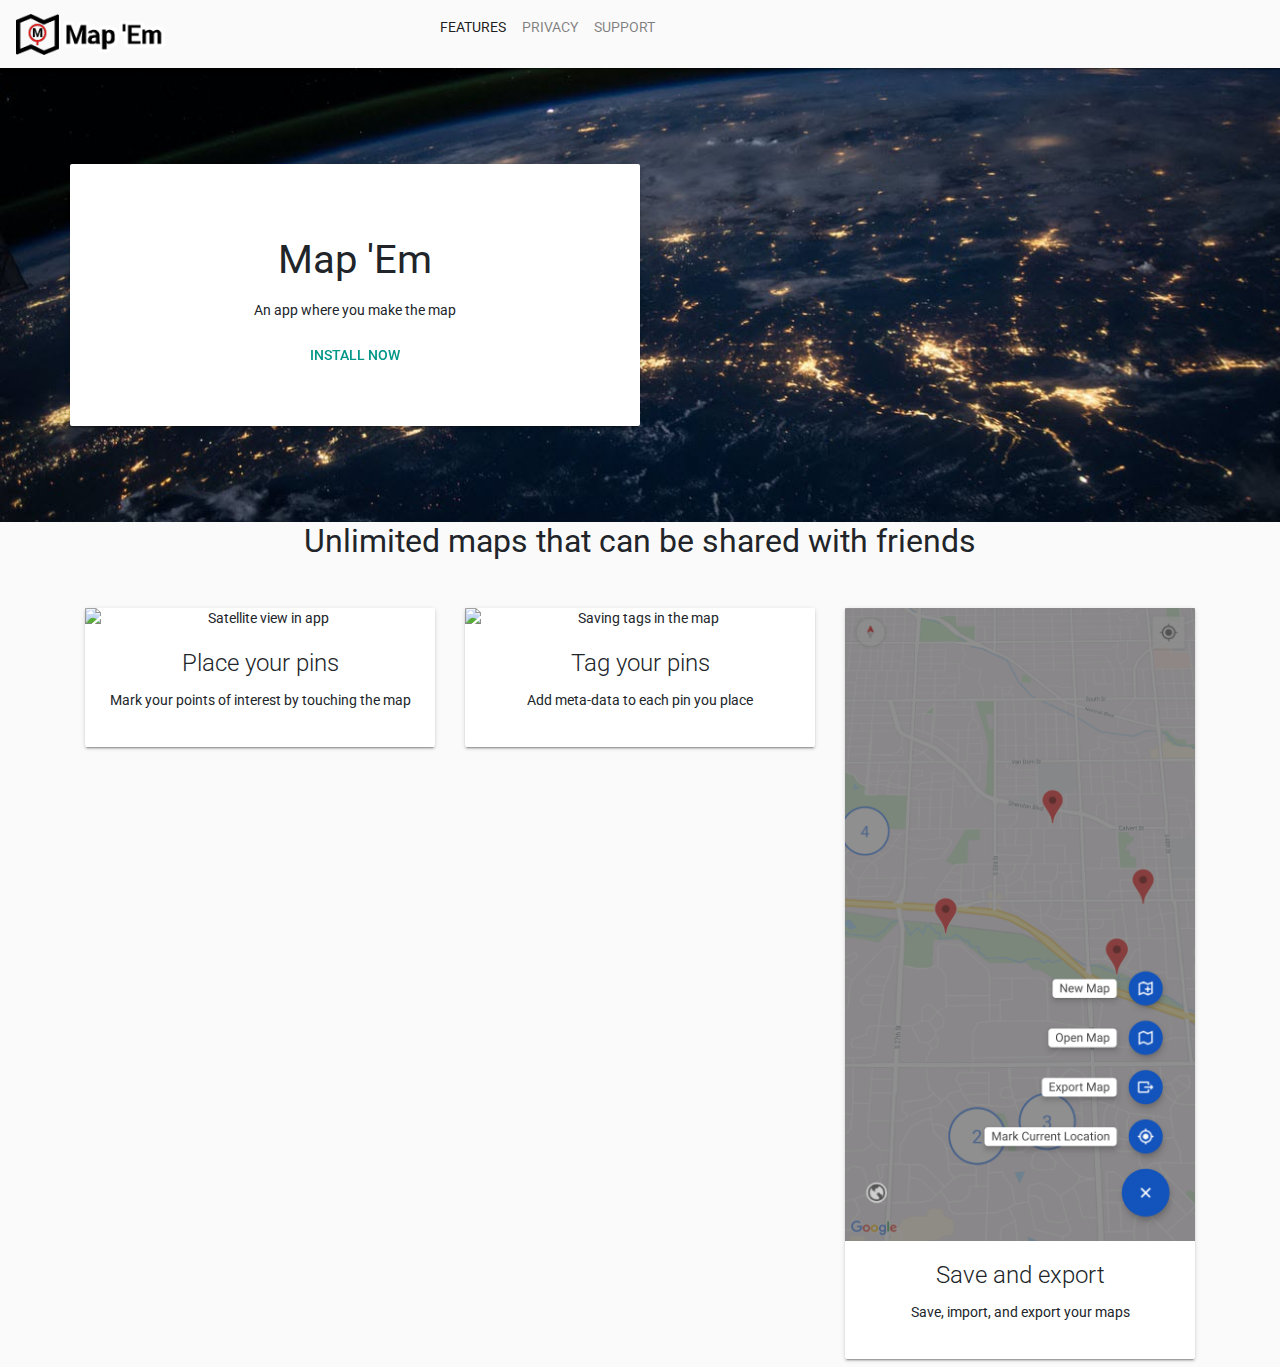
==== index.html @ 17073631 "Add website files" ====
<!DOCTYPE html>
<html lang="en">
  <head>
    <title>Map 'em</title>
    <meta charset="utf-8">
    <meta name="viewport" content="width=device-width, initial-scale=1, shrink-to-fit=no">
    <meta name="description" content="">
    <meta name="author" content="">
    <link rel="stylesheet" href="https://fonts.googleapis.com/css?family=Roboto:300,400,500,700&amp;amp;subset=latin">
    <link rel="stylesheet" href="https://fonts.googleapis.com/css?family=Material+Icons">
    <link rel="stylesheet" href="css/bootstrap/bootstrap-theme.css">
    <link rel="icon" href="favicon.ico">
  </head>
  <body>
    <div>
      <nav class="navbar navbar-expand-lg navbar-light"><a class="navbar-brand d-lg-none" href="index.html"> <img src="images/MappEmLogo3.png" alt="Map 'Em" width="150"></a>
        <button class="navbar-toggler" type="button" data-toggle="collapse" data-target="#navigations-10" aria-controls="navigations-10" aria-expanded="false" aria-label="Toggle navigation"><span class="navbar-toggler-icon"></span></button>
        <div class="collapse navbar-collapse" id="navigations-10">
          <div class="d-flex w-100 flex-column flex-lg-row justify-content-beetween align-lg-items-center"><a class="navbar-brand d-none d-lg-block col-4 mr-0 pl-0" href="index.html"> <img src="images/MappEmLogo3.png" alt="Map 'Em" width="150"></a>
            <ul class="navbar-nav mx-lg-auto col-8 justify-content-left">
              <li class="nav-item"><a class="nav-link active" href="features.html">Features</a></li>
              <li class="nav-item"><a class="nav-link" href="privacy.html">Privacy</a></li>
              <li class="nav-item"><a class="nav-link" href="support.html">Support</a></li>
            </ul>
          </div>
        </div>
      </nav>
      <section style="background: url('images/nasa.jpg');background-size: cover">
        <div class="container py-5 text-center">
          <div class="row">
            <div class="col-md-9 col-lg-6 card border-0 my-5 p-5">
              <h1 class="mt-4 mb-3">Map 'Em</h1>
              <p>An app where you make the map</p><a class="btn btn-primary" href="https://play.google.com">Install now</a>
            </div>
          </div>
        </div>
      </section>
      <section class="py-8">
        <div class="container text-center">
          <h2 class="mb-5">Unlimited maps that can be shared with friends</h2>
          <div class="row">
            <div class="col-md-12 mx-auto">
              <div class="row">
                <div class="col-md-4 mb-2">
                  <div class="card"><img class="card-img-top" src="images/app_satellite.png" alt="Satellite view in app">
                    <div class="card-body">
                      <h5 class="card-title">Place your pins</h5>
                      <p>Mark your points of interest by touching the map</p>
                    </div>
                  </div>
                </div>
                <div class="col-md-4 mb-2">
                  <div class="card"><img class="card-img-top" src="images/app_tags.png" alt="Saving tags in the map">
                    <div class="card-body">
                      <h5 class="card-title">Tag your pins</h5>
                      <p>Add meta-data to each pin you place</p>
                    </div>
                  </div>
                </div>
                <div class="col-md-4 mb-2">
                  <div class="card"><img class="card-img-top" src="images/app_menu.png" alt="App menu">
                    <div class="card-body">
                      <h5 class="card-title">Save and export</h5>
                      <p>Save, import, and export your maps</p>
                    </div>
                  </div>
                </div>
              </div>
            </div>
          </div>
        </div>
      </section>
    </div>
    <script src="js/jquery/jquery.min.js"></script>
    <script src="js/popper/popper.min.js"></script>
    <script src="js/bootstrap/bootstrap-material-design.min.js"></script>
    <script>$(document).ready(function() { $('body').bootstrapMaterialDesign(); });</script>
  </body>
</html>
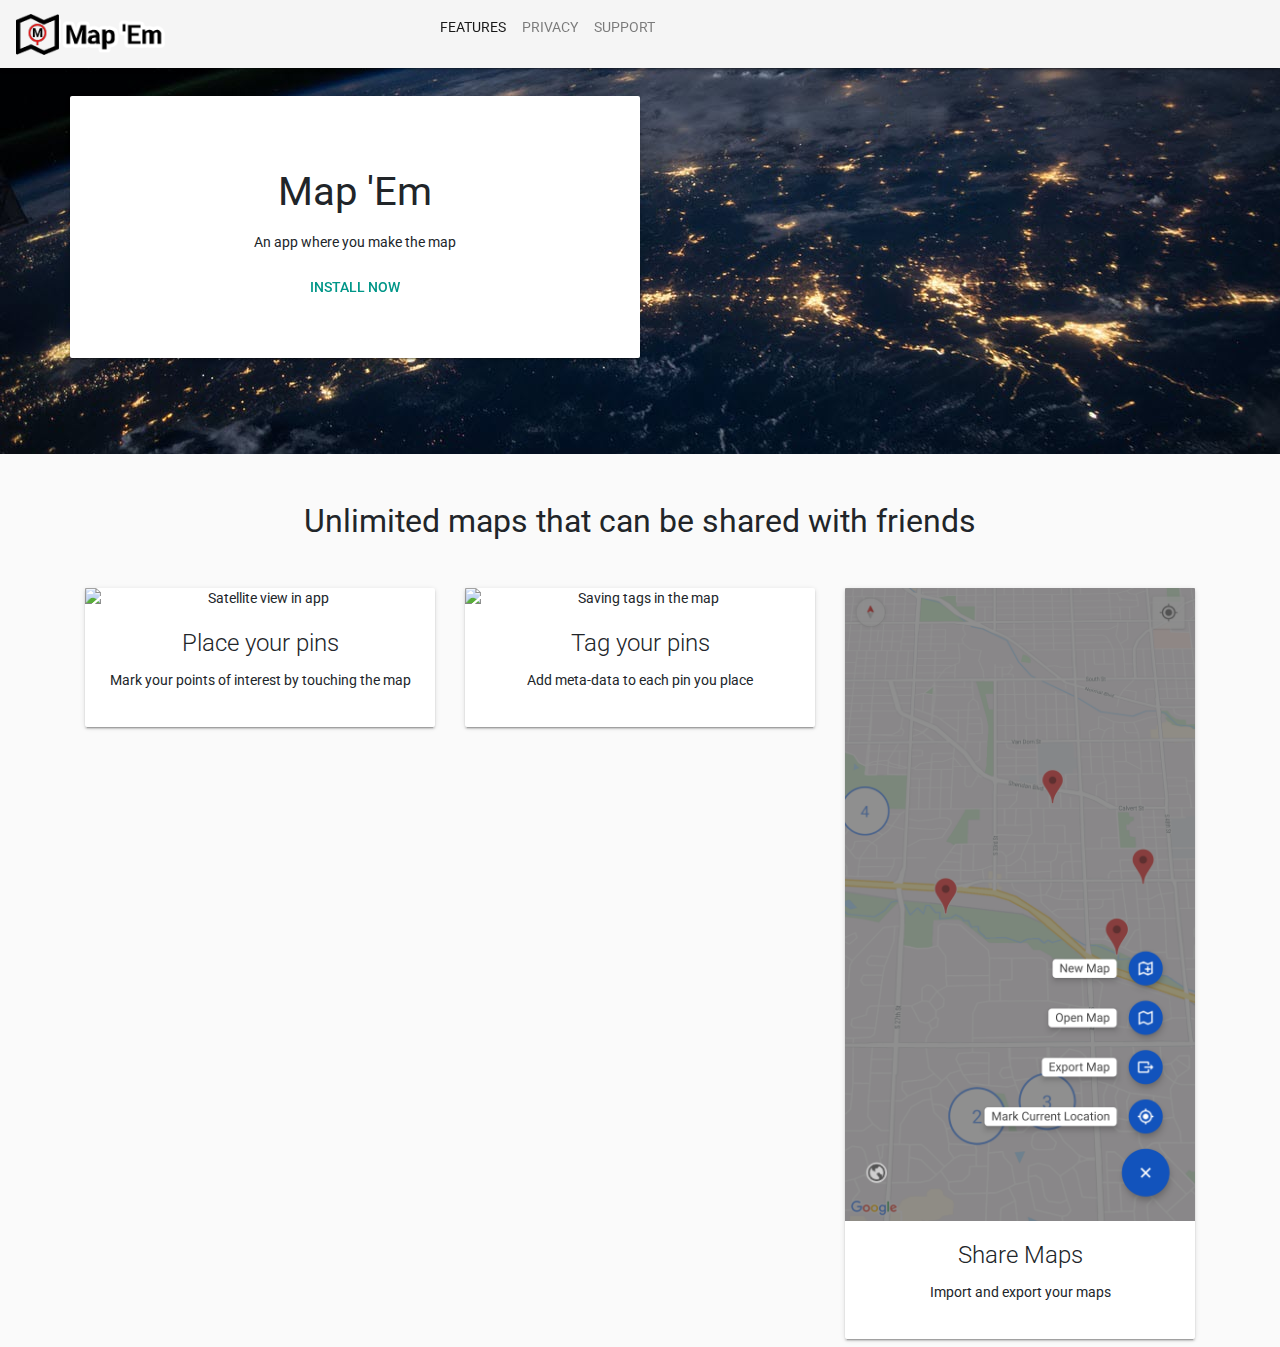
==== commit f5177592: "sticky navbar" ====
--- a/index.html
+++ b/index.html
@@ -4,8 +4,8 @@
     <title>Map 'em</title>
     <meta charset="utf-8">
     <meta name="viewport" content="width=device-width, initial-scale=1, shrink-to-fit=no">
-    <meta name="description" content="">
-    <meta name="author" content="">
+    <meta name="description" content="A mapping app that lets you create, label, and share maps of points of interest with friends">
+    <meta name="author" content="Map 'Em'">
     <link rel="stylesheet" href="https://fonts.googleapis.com/css?family=Roboto:300,400,500,700&amp;amp;subset=latin">
     <link rel="stylesheet" href="https://fonts.googleapis.com/css?family=Material+Icons">
     <link rel="stylesheet" href="css/bootstrap/bootstrap-theme.css">
@@ -13,19 +13,21 @@
   </head>
   <body>
     <div>
-      <nav class="navbar navbar-expand-lg navbar-light"><a class="navbar-brand d-lg-none" href="index.html"> <img src="images/MappEmLogo3.png" alt="Map 'Em" width="150"></a>
-        <button class="navbar-toggler" type="button" data-toggle="collapse" data-target="#navigations-10" aria-controls="navigations-10" aria-expanded="false" aria-label="Toggle navigation"><span class="navbar-toggler-icon"></span></button>
-        <div class="collapse navbar-collapse" id="navigations-10">
-          <div class="d-flex w-100 flex-column flex-lg-row justify-content-beetween align-lg-items-center"><a class="navbar-brand d-none d-lg-block col-4 mr-0 pl-0" href="index.html"> <img src="images/MappEmLogo3.png" alt="Map 'Em" width="150"></a>
-            <ul class="navbar-nav mx-lg-auto col-8 justify-content-left">
-              <li class="nav-item"><a class="nav-link active" href="features.html">Features</a></li>
-              <li class="nav-item"><a class="nav-link" href="privacy.html">Privacy</a></li>
-              <li class="nav-item"><a class="nav-link" href="support.html">Support</a></li>
-            </ul>
+      <nav class="navbar navbar-expand-lg navbar-light bg-light fixed-top">
+          <a class="navbar-brand d-lg-none" href="index.html">
+          <img src="images/MappEmLogo3.png" alt="Map 'Em" width="150"></a>
+          <button class="navbar-toggler" type="button" data-toggle="collapse" data-target="#navigations-10" aria-controls="navigations-10" aria-expanded="false" aria-label="Toggle navigation"><span class="navbar-toggler-icon"></span></button>
+          <div class="collapse navbar-collapse" id="navigations-10">
+            <div class="d-flex w-100 flex-column flex-lg-row justify-content-beetween align-lg-items-center"><a class="navbar-brand d-none d-lg-block col-4 mr-0 pl-0" href="index.html"> <img src="images/MappEmLogo3.png" alt="Map 'Em" width="150"></a>
+              <ul class="navbar-nav mx-lg-auto col-8 justify-content-left">
+                <li class="nav-item"><a class="nav-link active" href="index.html">Features</a></li>
+                <li class="nav-item"><a class="nav-link" href="privacy.html">Privacy</a></li>
+                <li class="nav-item"><a class="nav-link" href="support.html">Support</a></li>
+              </ul>
+            </div>
           </div>
-        </div>
       </nav>
-      <section style="background: url('images/nasa.jpg');background-size: cover">
+      <section style="background: url('images/nasa.jpg');background-size: cover mt-5">
         <div class="container py-5 text-center">
           <div class="row">
             <div class="col-md-9 col-lg-6 card border-0 my-5 p-5">
@@ -37,7 +39,7 @@
       </section>
       <section class="py-8">
         <div class="container text-center">
-          <h2 class="mb-5">Unlimited maps that can be shared with friends</h2>
+          <h2 class="mb-5 mt-5">Unlimited maps that can be shared with friends</h2>
           <div class="row">
             <div class="col-md-12 mx-auto">
               <div class="row">
@@ -60,8 +62,8 @@
                 <div class="col-md-4 mb-2">
                   <div class="card"><img class="card-img-top" src="images/app_menu.png" alt="App menu">
                     <div class="card-body">
-                      <h5 class="card-title">Save and export</h5>
-                      <p>Save, import, and export your maps</p>
+                      <h5 class="card-title">Share Maps</h5>
+                      <p>Import and export your maps</p>
                     </div>
                   </div>
                 </div>
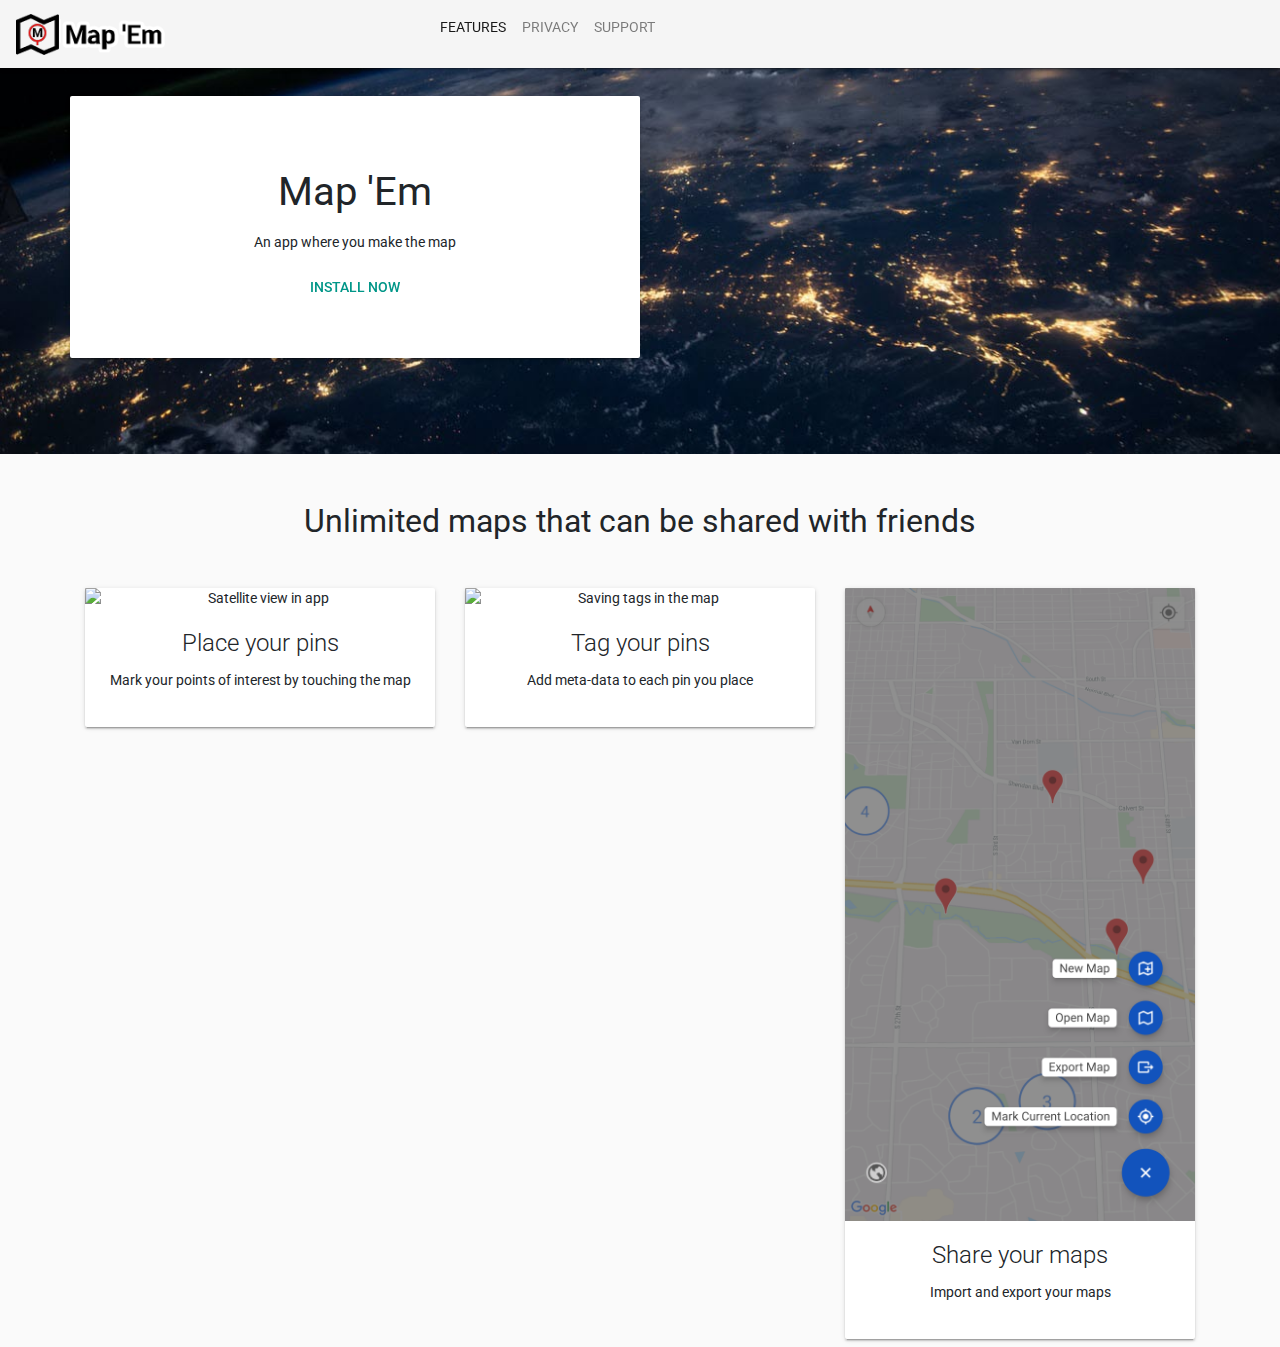
==== commit ec2a71b6: "fix background image" ====
--- a/index.html
+++ b/index.html
@@ -1,7 +1,7 @@
 <!DOCTYPE html>
 <html lang="en">
   <head>
-    <title>Map 'em</title>
+    <title>Map 'Em</title>
     <meta charset="utf-8">
     <meta name="viewport" content="width=device-width, initial-scale=1, shrink-to-fit=no">
     <meta name="description" content="A mapping app that lets you create, label, and share maps of points of interest with friends">
@@ -27,7 +27,7 @@
             </div>
           </div>
       </nav>
-      <section style="background: url('images/nasa.jpg');background-size: cover mt-5">
+      <section style="background: url('images/nasa.jpg');background-size: cover">
         <div class="container py-5 text-center">
           <div class="row">
             <div class="col-md-9 col-lg-6 card border-0 my-5 p-5">
@@ -62,7 +62,7 @@
                 <div class="col-md-4 mb-2">
                   <div class="card"><img class="card-img-top" src="images/app_menu.png" alt="App menu">
                     <div class="card-body">
-                      <h5 class="card-title">Share Maps</h5>
+                      <h5 class="card-title">Share your maps</h5>
                       <p>Import and export your maps</p>
                     </div>
                   </div>
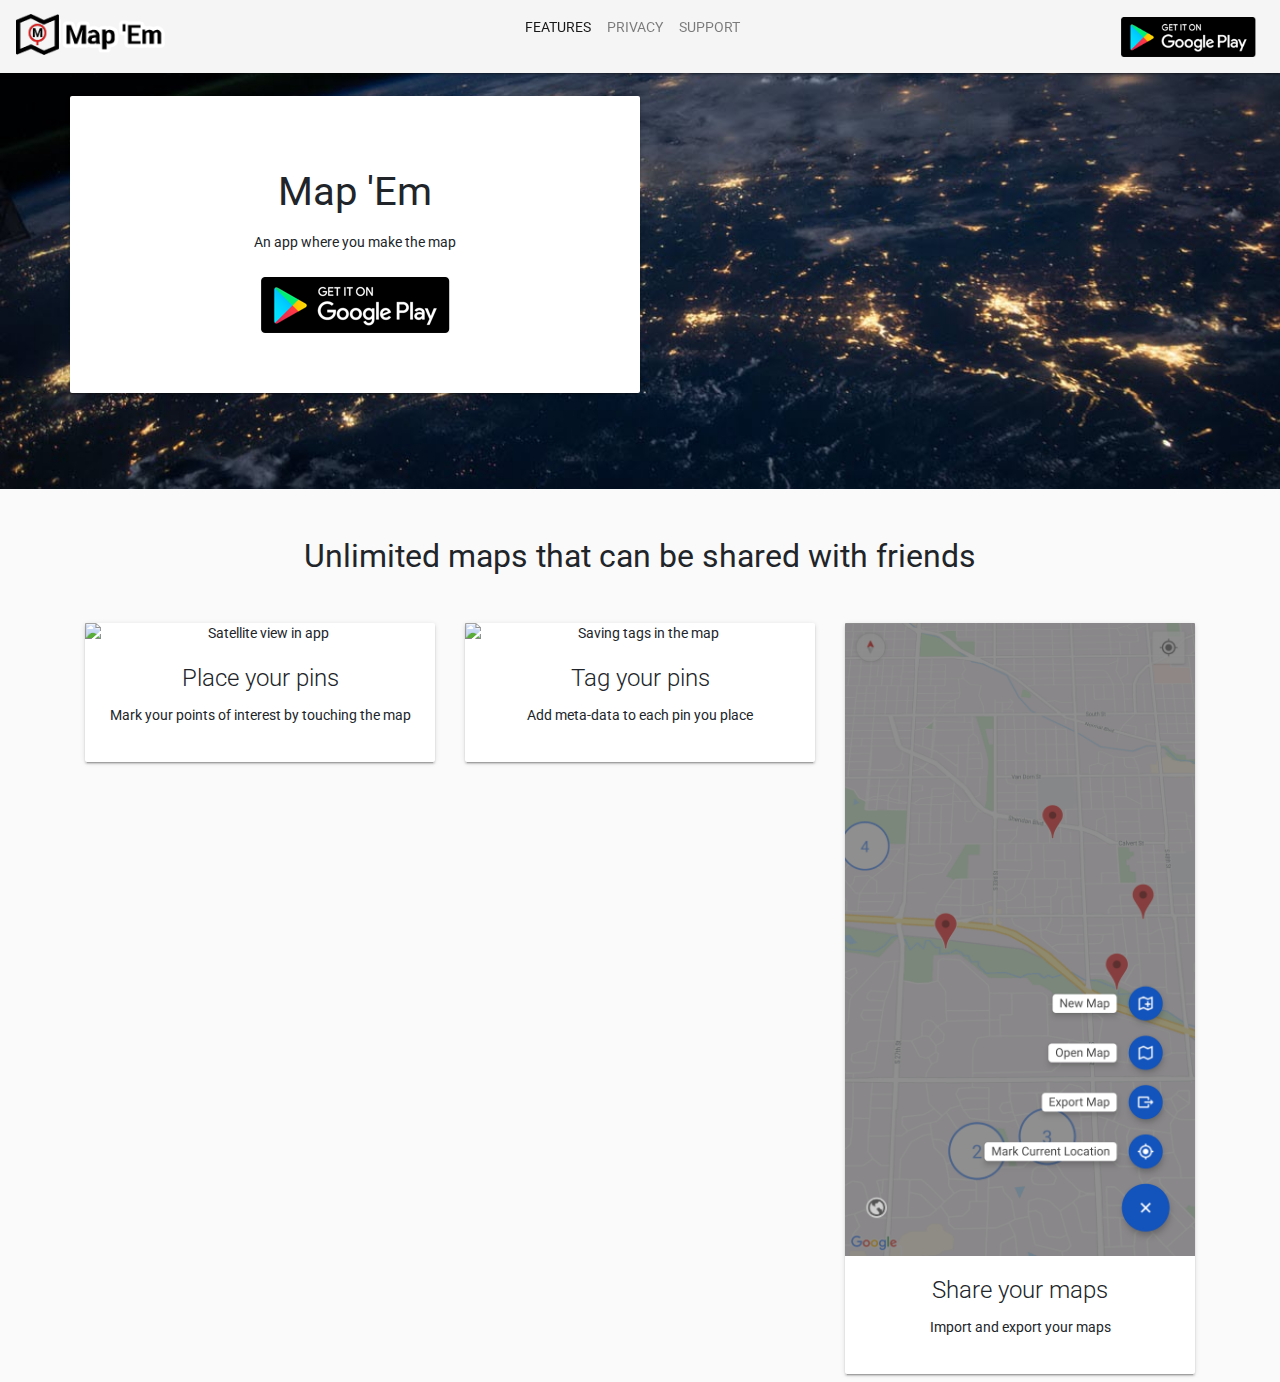
==== commit d613da7d: "Get on google play" ====
--- a/index.html
+++ b/index.html
@@ -19,11 +19,12 @@
           <button class="navbar-toggler" type="button" data-toggle="collapse" data-target="#navigations-10" aria-controls="navigations-10" aria-expanded="false" aria-label="Toggle navigation"><span class="navbar-toggler-icon"></span></button>
           <div class="collapse navbar-collapse" id="navigations-10">
             <div class="d-flex w-100 flex-column flex-lg-row justify-content-beetween align-lg-items-center"><a class="navbar-brand d-none d-lg-block col-4 mr-0 pl-0" href="index.html"> <img src="images/MappEmLogo3.png" alt="Map 'Em" width="150"></a>
-              <ul class="navbar-nav mx-lg-auto col-8 justify-content-left">
+              <ul class="navbar-nav mx-lg-auto col-4 justify-content-center">
                 <li class="nav-item"><a class="nav-link active" href="index.html">Features</a></li>
                 <li class="nav-item"><a class="nav-link" href="privacy.html">Privacy</a></li>
                 <li class="nav-item"><a class="nav-link" href="support.html">Support</a></li>
-              </ul>
+              </ul><ul class="navbar-nav col-4 justify-content-end pr-0">
+                <li class="nav-item active"><a class="nav-link" href="https://play.google.com"><img src="images/google_play.png" height="40" alt="Install"></a></li></ul>
             </div>
           </div>
       </nav>
@@ -32,7 +33,7 @@
           <div class="row">
             <div class="col-md-9 col-lg-6 card border-0 my-5 p-5">
               <h1 class="mt-4 mb-3">Map 'Em</h1>
-              <p>An app where you make the map</p><a class="btn btn-primary" href="https://play.google.com">Install now</a>
+              <p>An app where you make the map</p><a class="btn btn-primary" href="https://play.google.com"><img src="images/google_play.png" alt="Install"></a>
             </div>
           </div>
         </div>
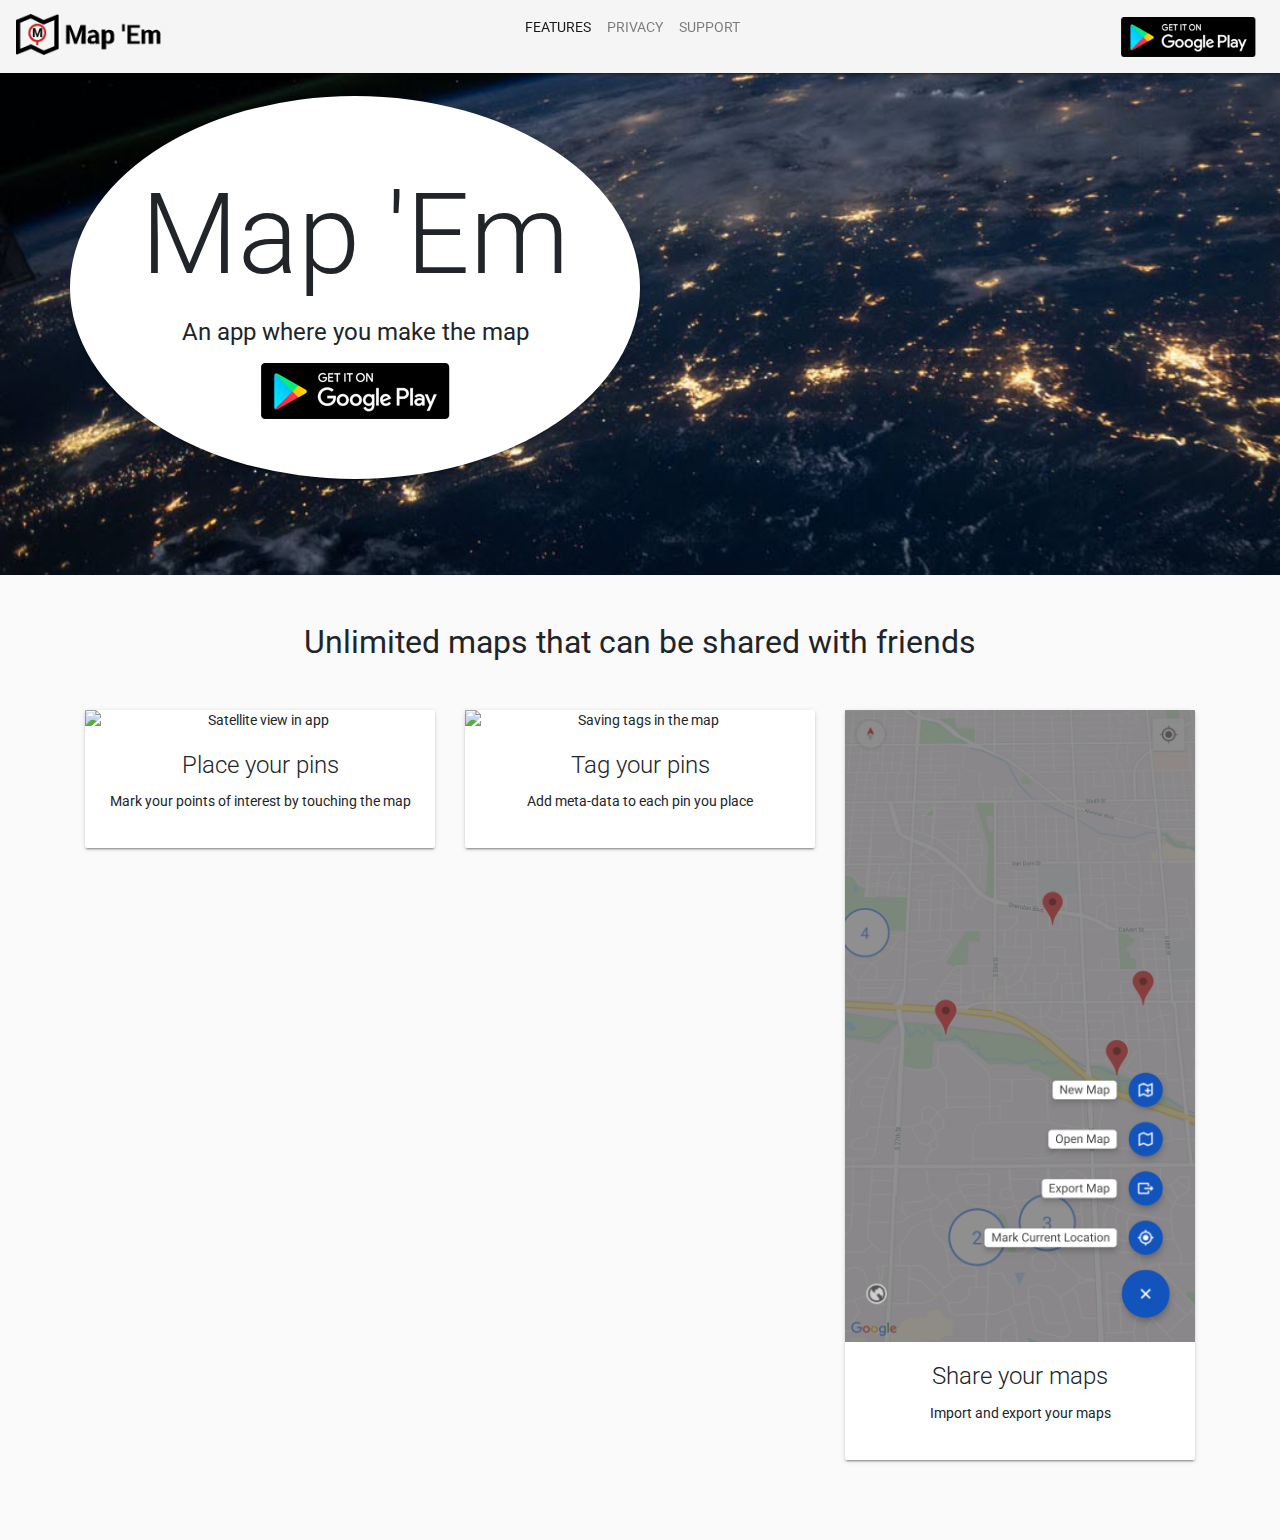
==== commit 6c0a9aeb: "privacy policy" ====
--- a/index.html
+++ b/index.html
@@ -31,9 +31,9 @@
       <section style="background: url('images/nasa.jpg');background-size: cover">
         <div class="container py-5 text-center">
           <div class="row">
-            <div class="col-md-9 col-lg-6 card border-0 my-5 p-5">
-              <h1 class="mt-4 mb-3">Map 'Em</h1>
-              <p>An app where you make the map</p><a class="btn btn-primary" href="https://play.google.com"><img src="images/google_play.png" alt="Install"></a>
+            <div class="col-md-9 col-lg-6 card border-0 rounded-circle my-5 p-5">
+              <h1 class="mt-4 mb-3 display-1 strong">Map 'Em</h1>
+              <h4>An app where you make the map</h4><a class="btn btn-primary" href="https://play.google.com"><img src="images/google_play.png" alt="Install"></a>
             </div>
           </div>
         </div>
@@ -73,6 +73,13 @@
           </div>
         </div>
       </section>
+      <footer class="py-3">
+        <div class="container">
+          <div class="d-flex justify-content-center align-items-center flex-column">
+            <p>&nbsp;</p>
+          </div>
+        </div>
+      </footer>
     </div>
     <script src="js/jquery/jquery.min.js"></script>
     <script src="js/popper/popper.min.js"></script>
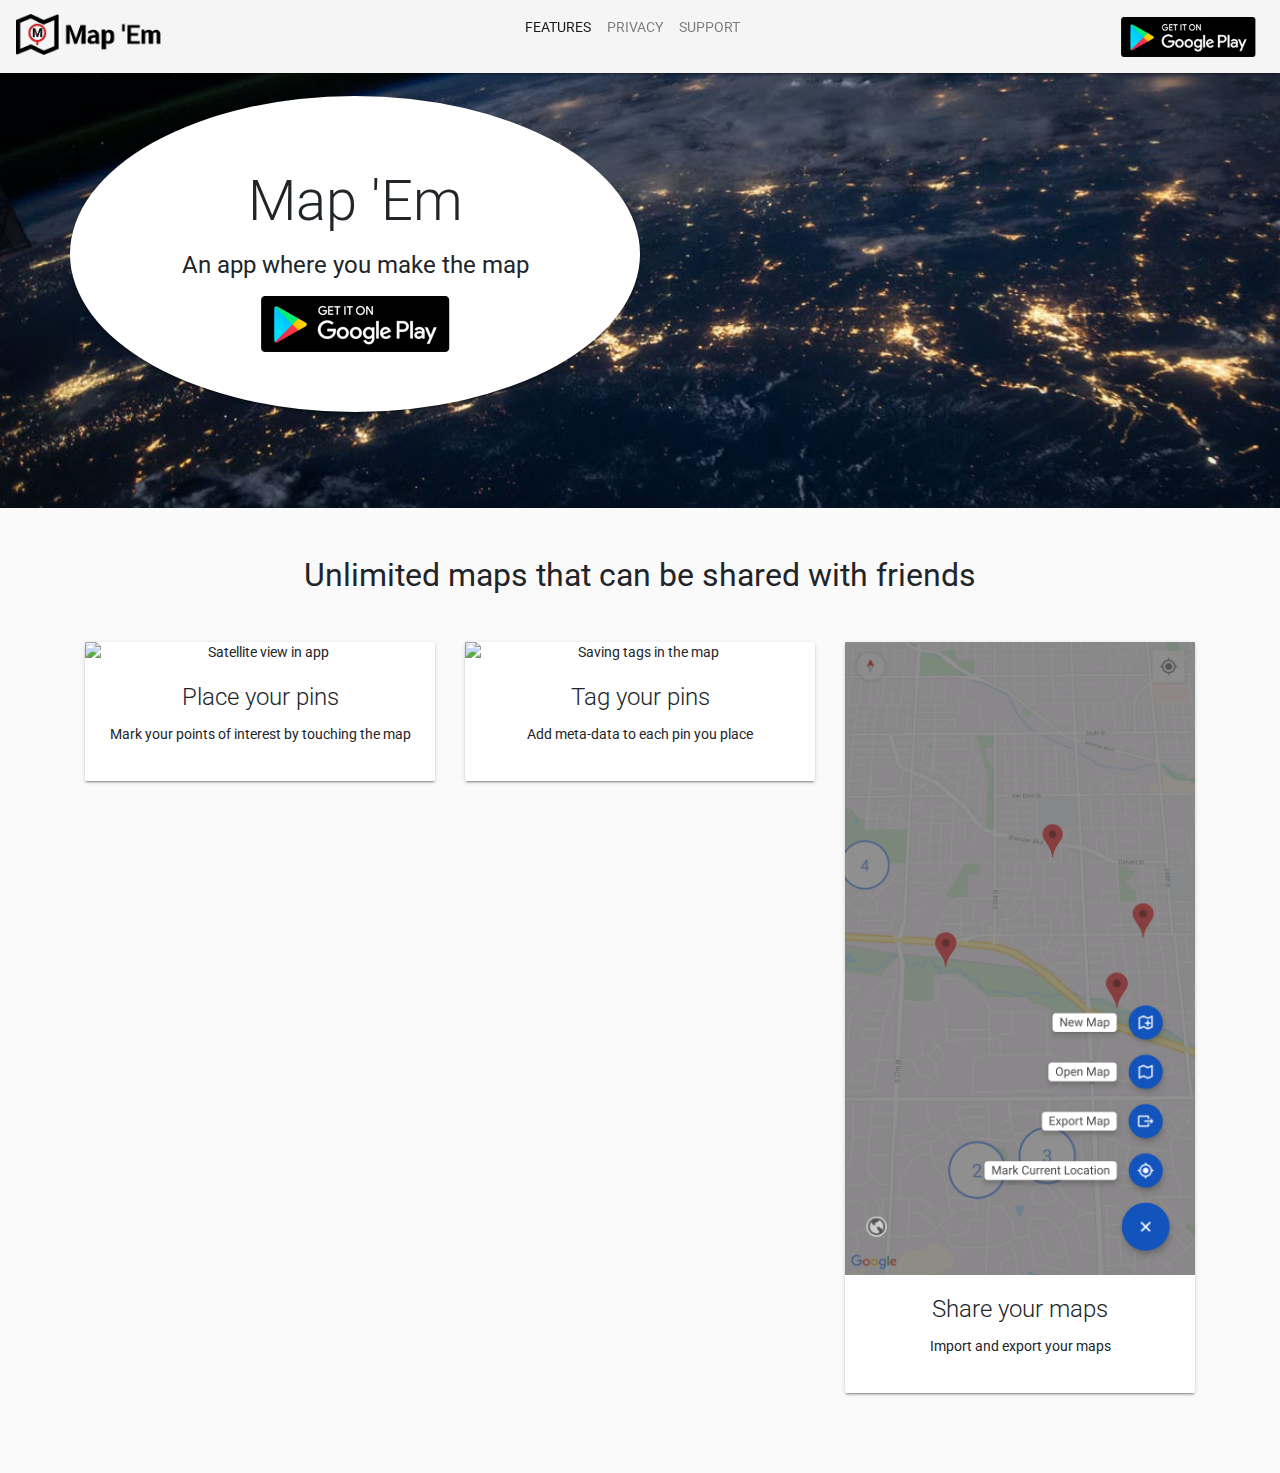
==== commit 3ff49b41: "changing Map 'em Heading Style" ====
--- a/index.html
+++ b/index.html
@@ -24,7 +24,7 @@
                 <li class="nav-item"><a class="nav-link" href="privacy.html">Privacy</a></li>
                 <li class="nav-item"><a class="nav-link" href="support.html">Support</a></li>
               </ul><ul class="navbar-nav col-4 justify-content-end pr-0">
-                <li class="nav-item active"><a class="nav-link" href="https://play.google.com"><img src="images/google_play.png" height="40" alt="Install"></a></li></ul>
+                <li class="nav-item active"><a class="nav-link" href="https://play.google.com/store/apps/details?id=com.mapem"><img src="images/google_play.png" height="40" alt="Install"></a></li></ul>
             </div>
           </div>
       </nav>
@@ -32,8 +32,8 @@
         <div class="container py-5 text-center">
           <div class="row">
             <div class="col-md-9 col-lg-6 card border-0 rounded-circle my-5 p-5">
-              <h1 class="mt-4 mb-3 display-1 strong">Map 'Em</h1>
-              <h4>An app where you make the map</h4><a class="btn btn-primary" href="https://play.google.com"><img src="images/google_play.png" alt="Install"></a>
+              <h1 class="mt-4 mb-3 display-2 strong">Map 'Em</h1>
+              <h4>An app where you make the map</h4><a class="btn btn-primary" href="https://play.google.com/store/apps/details?id=com.mapem"><img src="images/google_play.png" alt="Install"></a>
             </div>
           </div>
         </div>
